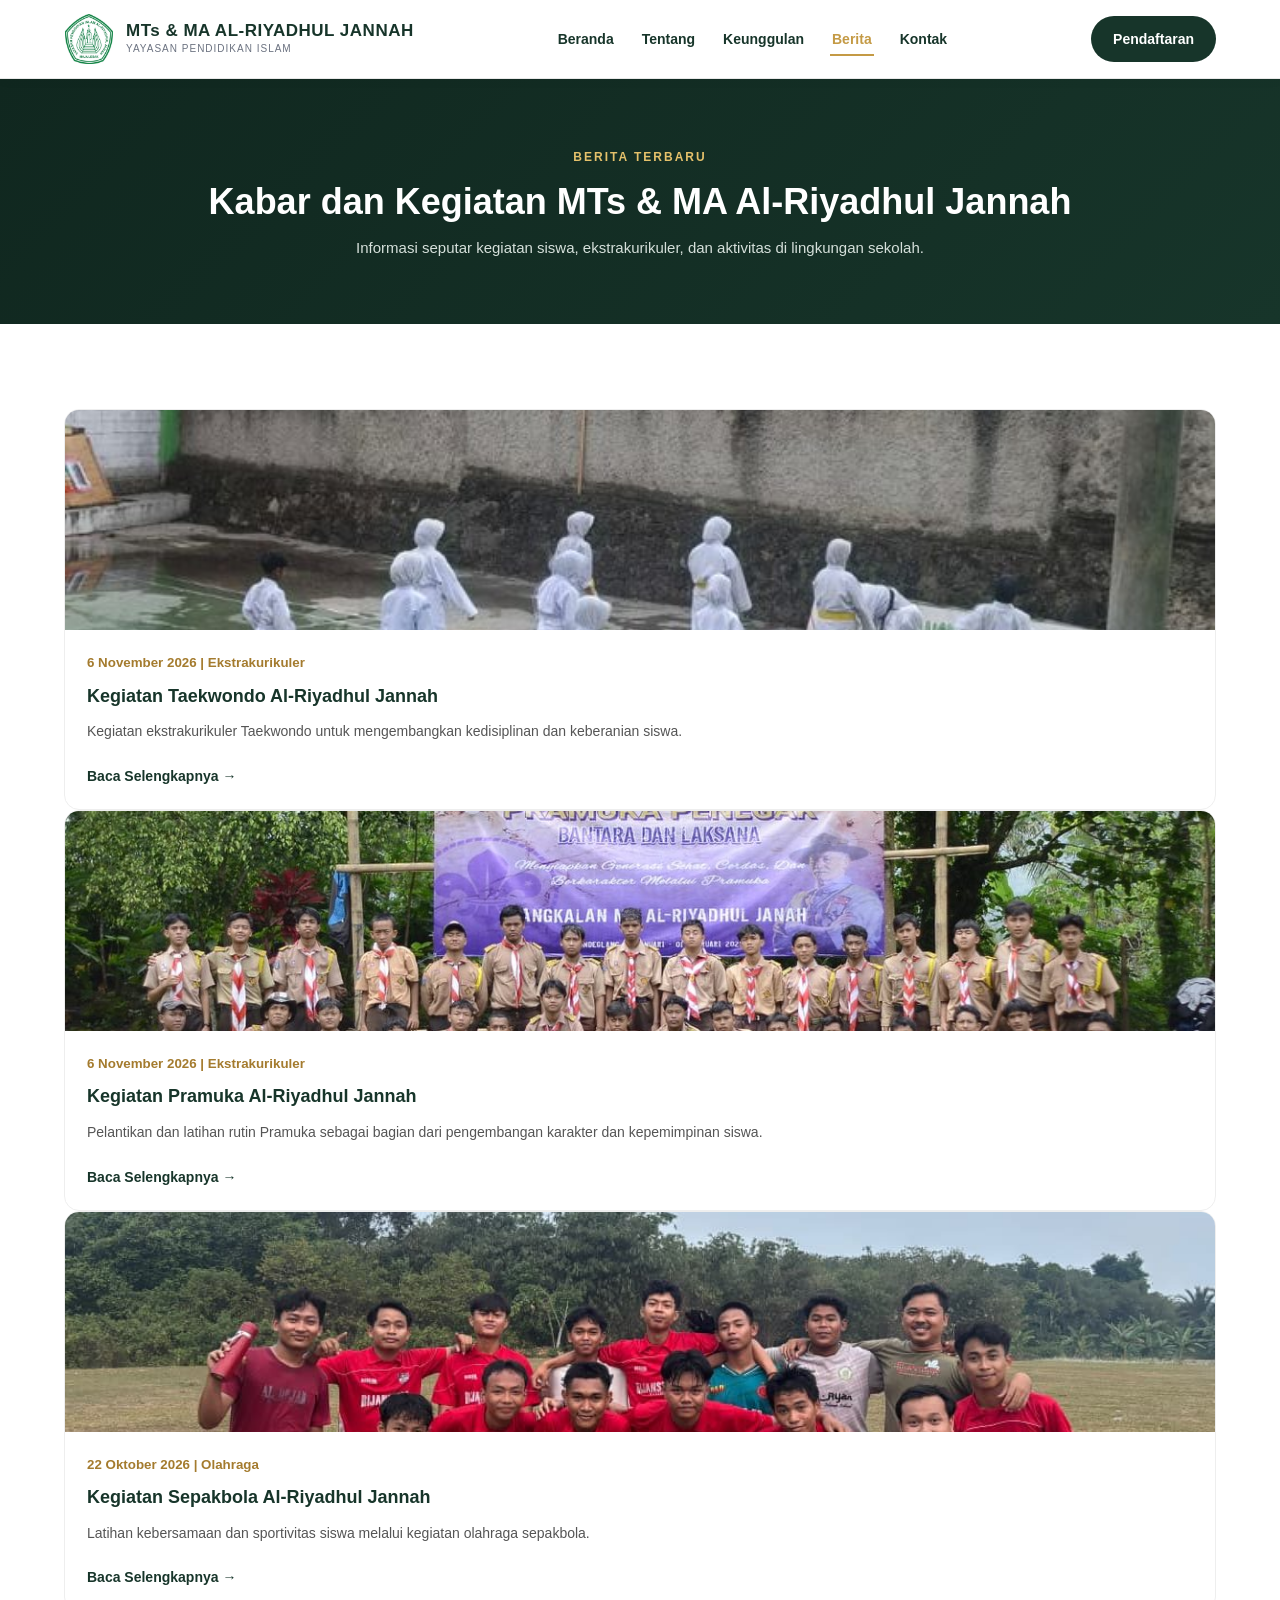
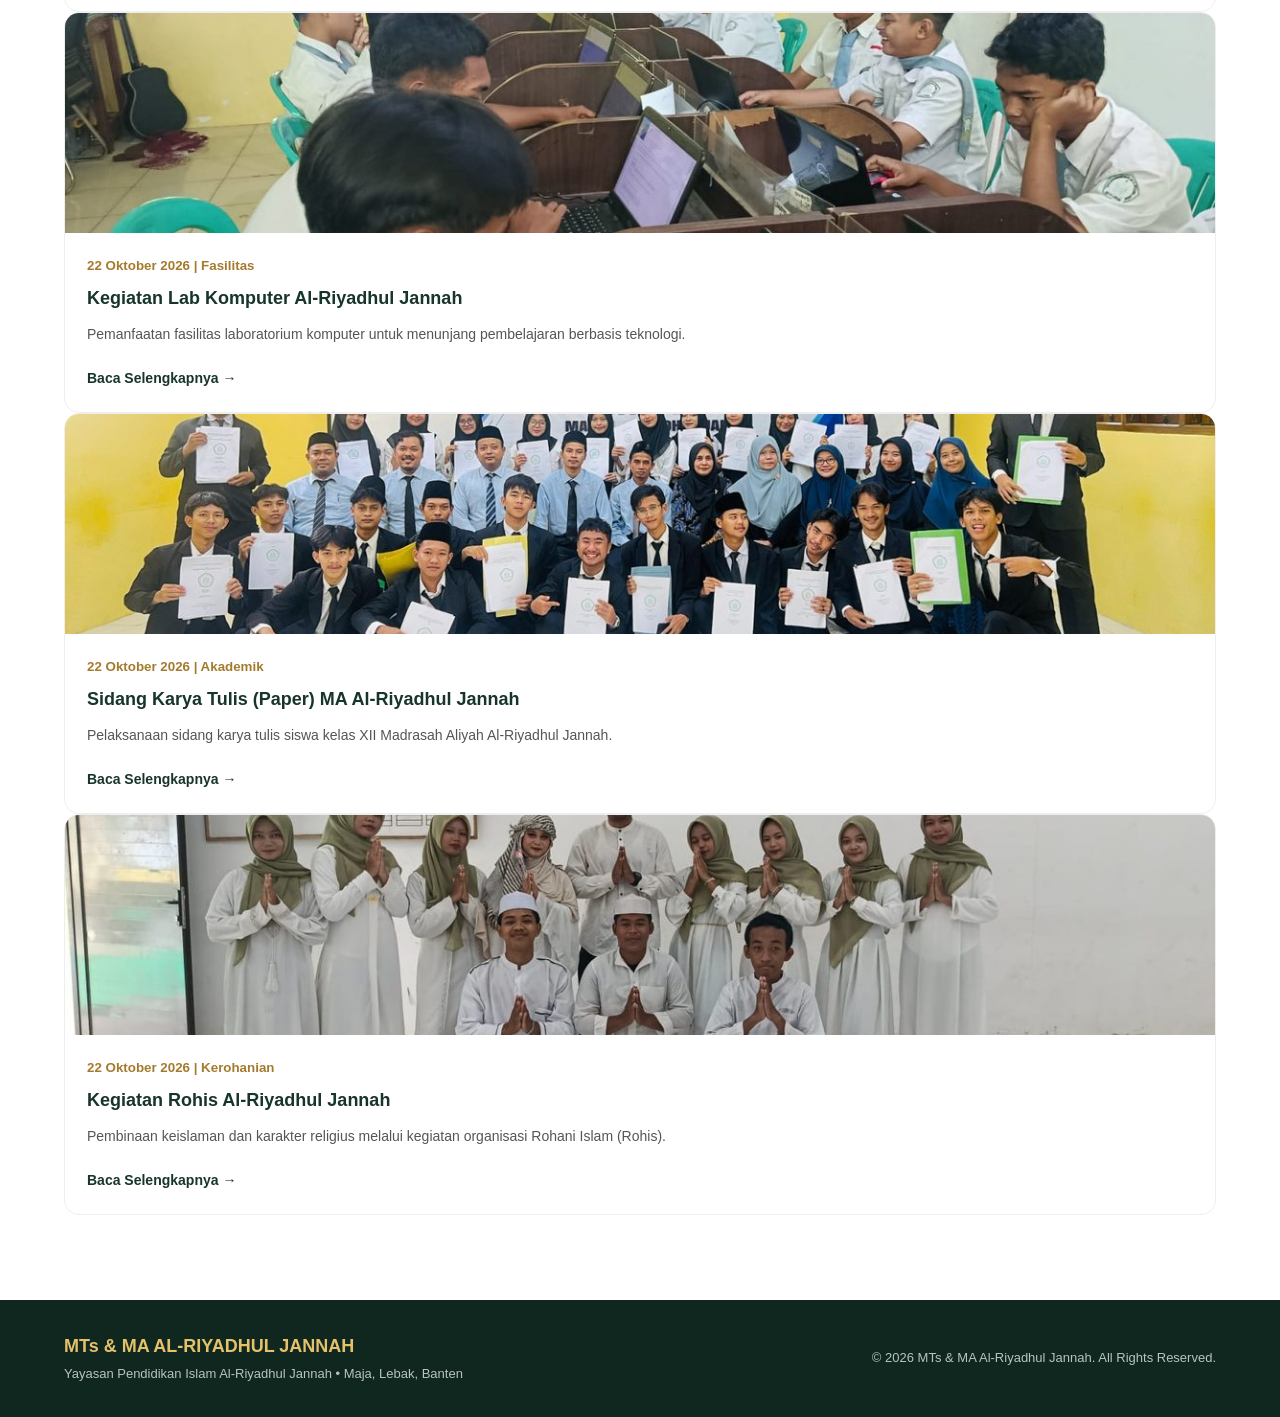
==== berita.html @ 2610b928 "Commit pertama: Struktur awal website profil dan pendaftaran MTs" ====
<!DOCTYPE html>
<html lang="id">
<head>
    <meta charset="UTF-8">
    <meta name="viewport" content="width=device-width, initial-scale=1.0">
    <title>Berita &amp; Kegiatan | MTs &amp; MA Al-Riyadhul Jannah</title>
    <link rel="stylesheet" href="assets/css/style.css">
</head>
<body>

<header class="header">
    <div class="container navbar">
        <a href="index.html" class="logo">
            <img src="assets/img/logo.png" alt="Logo Yayasan Al-Riyadhul Jannah">
            <div>
                <h2>MTs &amp; MA AL-RIYADHUL JANNAH</h2>
                <span>YAYASAN PENDIDIKAN ISLAM</span>
            </div>
        </a>

        <nav id="navMenu" class="nav-links" aria-label="Navigasi Utama">
            <a href="index.html">Beranda</a>
            <a href="profil.html">Tentang</a>
            <a href="keunggulan.html">Keunggulan</a>
            <a href="berita.html" class="active">Berita</a>
            <a href="kontak.html">Kontak</a>
            <a href="pendaftaran.html" class="nav-mobile-cta">Pendaftaran</a>
        </nav>

        <div class="nav-actions">
            <a href="pendaftaran.html" class="btn-daftar">Pendaftaran</a>
            <button type="button" class="hamburger" id="hamburgerBtn" aria-label="Buka menu navigasi" aria-expanded="false" aria-controls="navMenu">
                <span></span>
                <span></span>
                <span></span>
            </button>
        </div>
    </div>
</header>

<section class="page-banner">
    <div class="container hero-animate">
        <span class="label">BERITA TERBARU</span>
        <h1>Kabar dan Kegiatan MTs &amp; MA Al-Riyadhul Jannah</h1>
        <p>Informasi seputar kegiatan siswa, ekstrakurikuler, dan aktivitas di lingkungan sekolah.</p>
    </div>
</section>

<section class="section">
    <div class="container">
        <div class="news-grid">
            <article class="news-card reveal">
                <img src="assets/img/ekskul-karate.jpg" alt="Kegiatan Taekwondo MTs dan MA Al-Riyadhul Jannah" loading="lazy">
                <div class="news-content">
                    <small>6 November 2026 | Ekstrakurikuler</small>
                    <h3>Kegiatan Taekwondo Al-Riyadhul Jannah</h3>
                    <p>Kegiatan ekstrakurikuler Taekwondo untuk mengembangkan kedisiplinan dan keberanian siswa.</p>
                    <a href="berita/berita-1.html" class="btn-detail">Baca Selengkapnya &rarr;</a>
                </div>
            </article>

            <article class="news-card reveal">
                <img src="assets/img/ekskul-pramuka.jpeg" alt="Kegiatan Pramuka Al-Riyadhul Jannah" loading="lazy">
                <div class="news-content">
                    <small>6 November 2026 | Ekstrakurikuler</small>
                    <h3>Kegiatan Pramuka Al-Riyadhul Jannah</h3>
                    <p>Pelantikan dan latihan rutin Pramuka sebagai bagian dari pengembangan karakter dan kepemimpinan siswa.</p>
                    <a href="berita/berita-2.html" class="btn-detail">Baca Selengkapnya &rarr;</a>
                </div>
            </article>

            <article class="news-card reveal">
                <img src="assets/img/ekskul-sepakbola.jpeg" alt="Kegiatan Sepakbola Al-Riyadhul Jannah" loading="lazy">
                <div class="news-content">
                    <small>22 Oktober 2026 | Olahraga</small>
                    <h3>Kegiatan Sepakbola Al-Riyadhul Jannah</h3>
                    <p>Latihan kebersamaan dan sportivitas siswa melalui kegiatan olahraga sepakbola.</p>
                    <a href="berita/berita-3.html" class="btn-detail">Baca Selengkapnya &rarr;</a>
                </div>
            </article>

            <article class="news-card reveal">
                <img src="assets/img/fasilitas-lab.jpeg" alt="Kegiatan Lab Komputer Al-Riyadhul Jannah" loading="lazy">
                <div class="news-content">
                    <small>22 Oktober 2026 | Fasilitas</small>
                    <h3>Kegiatan Lab Komputer Al-Riyadhul Jannah</h3>
                    <p>Pemanfaatan fasilitas laboratorium komputer untuk menunjang pembelajaran berbasis teknologi.</p>
                    <a href="berita/berita-4.html" class="btn-detail">Baca Selengkapnya &rarr;</a>
                </div>
            </article>

            <article class="news-card reveal">
                <img src="assets/img/kelulusan.jpeg" alt="Sidang Karya Tulis Siswa MA Al-Riyadhul Jannah" loading="lazy">
                <div class="news-content">
                    <small>22 Oktober 2026 | Akademik</small>
                    <h3>Sidang Karya Tulis (Paper) MA Al-Riyadhul Jannah</h3>
                    <p>Pelaksanaan sidang karya tulis siswa kelas XII Madrasah Aliyah Al-Riyadhul Jannah.</p>
                    <a href="berita/berita-5.html" class="btn-detail">Baca Selengkapnya &rarr;</a>
                </div>
            </article>

            <article class="news-card reveal">
                <img src="assets/img/ekskul-rohies.jpeg" alt="Kegiatan Rohis Al-Riyadhul Jannah" loading="lazy">
                <div class="news-content">
                    <small>22 Oktober 2026 | Kerohanian</small>
                    <h3>Kegiatan Rohis Al-Riyadhul Jannah</h3>
                    <p>Pembinaan keislaman dan karakter religius melalui kegiatan organisasi Rohani Islam (Rohis).</p>
                    <a href="berita/berita-6.html" class="btn-detail">Baca Selengkapnya &rarr;</a>
                </div>
            </article>
        </div>
    </div>
</section>

<footer>
    <div class="container footer-content">
        <div>
            <h3>MTs &amp; MA AL-RIYADHUL JANNAH</h3>
            <p>Yayasan Pendidikan Islam Al-Riyadhul Jannah &bull; Maja, Lebak, Banten</p>
        </div>
        <div>
            <p>&copy; 2026 MTs &amp; MA Al-Riyadhul Jannah. All Rights Reserved.</p>
        </div>
    </div>
</footer>
<script src="assets/js/main.js"></script>

</body>
</html>
---- assets/css/style.css ----
/* =========================
   RESET & BASE
========================= */
* {
    margin: 0;
    padding: 0;
    box-sizing: border-box;
}

html {
    scroll-behavior: smooth;
}

body {
    font-family: "Segoe UI", Arial, Helvetica, sans-serif;
    color: #17352a;
    background: #ffffff;
    line-height: 1.6;
    overflow-x: hidden;
}

a {
    text-decoration: none;
    color: inherit;
}

img {
    max-width: 100%;
    display: block;
}

.container {
    width: 90%;
    max-width: 1200px;
    margin: auto;
}

/* =========================
   ANIMATIONS
========================= */
@keyframes fadeSlideUp {
    from {
        opacity: 0;
        transform: translateY(24px);
    }
    to {
        opacity: 1;
        transform: translateY(0);
    }
}

.hero-animate {
    animation: fadeSlideUp 0.8s ease-out both;
}

.reveal {
    opacity: 0;
    transform: translateY(22px);
    transition: opacity 0.6s ease, transform 0.6s ease;
}

.reveal.visible {
    opacity: 1;
    transform: translateY(0);
}

@media (prefers-reduced-motion: reduce) {
    .hero-animate,
    .reveal {
        animation: none !important;
        opacity: 1 !important;
        transform: none !important;
        transition: none !important;
    }
}

/* =========================
   HEADER & NAVIGATION
========================= */
.header {
    position: sticky;
    top: 0;
    z-index: 1000;
    background: rgba(255, 255, 255, 0.98);
    backdrop-filter: blur(8px);
    border-bottom: 1px solid #e8e8e8;
    box-shadow: 0 2px 10px rgba(0, 0, 0, 0.04);
}

.navbar {
    min-height: 78px;
    display: flex;
    align-items: center;
    justify-content: space-between;
    gap: 20px;
    position: relative;
}

.logo {
    display: flex;
    align-items: center;
    gap: 12px;
    flex-shrink: 0;
}

.logo img {
    width: 50px;
    height: 50px;
    object-fit: contain;
}

.logo h2 {
    font-size: 17px;
    letter-spacing: 0.5px;
    color: #17352a;
    line-height: 1.2;
}

.logo span {
    display: block;
    font-size: 10px;
    color: #6b7280;
    letter-spacing: 1px;
    text-transform: uppercase;
}

.nav-links {
    display: flex;
    align-items: center;
    gap: 24px;
}

.nav-links a {
    font-size: 14px;
    font-weight: 700;
    color: #17352a;
    padding: 6px 2px;
    position: relative;
    transition: color 0.3s ease;
}

.nav-links a::after {
    content: "";
    position: absolute;
    left: 0;
    bottom: 0;
    width: 0;
    height: 2px;
    background: #c49a45;
    transition: width 0.3s ease;
}

.nav-links a:hover,
.nav-links a.active {
    color: #c49a45;
}

.nav-links a:hover::after,
.nav-links a.active::after {
    width: 100%;
}

.nav-actions {
    display: flex;
    align-items: center;
    gap: 12px;
}

/* Mobile CTA hidden on desktop inside nav */
.nav-mobile-cta {
    display: none;
}

/* BUTTONS */
.btn-daftar,
.btn-primary {
    display: inline-block;
    padding: 12px 22px;
    border-radius: 30px;
    background: #17352a;
    color: #ffffff;
    font-size: 14px;
    font-weight: 700;
    border: none;
    cursor: pointer;
    transition: background-color 0.3s ease, transform 0.25s ease, box-shadow 0.3s ease;
}

.btn-daftar:hover,
.btn-primary:hover {
    background: #c49a45;
    color: #ffffff;
    transform: translateY(-2px);
    box-shadow: 0 6px 16px rgba(196, 154, 69, 0.28);
}

.btn-secondary {
    display: inline-block;
    padding: 12px 22px;
    border: 1.5px solid #ffffff;
    border-radius: 30px;
    color: #ffffff;
    font-size: 14px;
    font-weight: 700;
    transition: background-color 0.3s ease, color 0.3s ease, transform 0.25s ease;
}

.btn-secondary:hover {
    background: #ffffff;
    color: #17352a;
    transform: translateY(-2px);
}

.btn-detail {
    display: inline-block;
    margin-top: 8px;
    color: #17352a;
    font-weight: 700;
    font-size: 14px;
    transition: color 0.3s ease, transform 0.3s ease;
}

.btn-detail:hover {
    color: #c49a45;
    transform: translateX(4px);
}

/* HAMBURGER BUTTON */
.hamburger {
    display: none;
    flex-direction: column;
    justify-content: center;
    align-items: center;
    gap: 5px;
    width: 42px;
    height: 42px;
    background: #f4f6f3;
    border: 1px solid #dce3dc;
    border-radius: 8px;
    cursor: pointer;
    padding: 8px;
    transition: background-color 0.25s ease;
}

.hamburger:hover {
    background: #e6ece6;
}

.hamburger span {
    display: block;
    width: 22px;
    height: 2.5px;
    background: #17352a;
    border-radius: 2px;
    transition: transform 0.3s ease, opacity 0.3s ease;
}

.hamburger.is-open span:nth-child(1) {
    transform: translateY(7.5px) rotate(45deg);
}

.hamburger.is-open span:nth-child(2) {
    opacity: 0;
}

.hamburger.is-open span:nth-child(3) {
    transform: translateY(-7.5px) rotate(-45deg);
}

/* =========================
   HERO
========================= */
.hero {
    position: relative;
    min-height: 540px;
    overflow: hidden;
    display: flex;
    align-items: center;
    background: #10271f;
}

.hero-image {
    position: absolute;
    inset: 0;
    width: 100%;
    height: 100%;
    z-index: 0;
}

.hero-image img {
    width: 100%;
    height: 100%;
    object-fit: cover;
    object-position: center;
}

.hero-image::after {
    content: "";
    position: absolute;
    inset: 0;
    background: linear-gradient(
        135deg,
        rgba(16, 39, 31, 0.82) 0%,
        rgba(23, 53, 42, 0.68) 60%,
        rgba(16, 39, 31, 0.55) 100%
    );
    z-index: 1;
}

.hero-content {
    position: relative;
    z-index: 2;
    padding: 70px 0;
    max-width: 760px;
}

.hero .label,
.page-banner .label {
    display: inline-block;
    font-size: 12px;
    font-weight: 700;
    letter-spacing: 2px;
    color: #e5c16b;
    text-transform: uppercase;
    margin-bottom: 12px;
}

.hero h1 {
    color: #ffffff;
    font-size: 46px;
    line-height: 1.2;
    margin-bottom: 18px;
}

.hero p {
    color: #f0f4f1;
    font-size: 16px;
    max-width: 600px;
    margin-bottom: 28px;
}

.hero-button {
    display: flex;
    flex-wrap: wrap;
    gap: 14px;
}

/* =========================
   PAGE BANNER (INTERNAL PAGES)
========================= */
.page-banner {
    background: linear-gradient(135deg, #10271f 0%, #17352a 100%);
    color: #ffffff;
    padding: 64px 0;
    text-align: center;
}

.page-banner h1 {
    font-size: 36px;
    line-height: 1.25;
    margin-bottom: 12px;
}

.page-banner p {
    color: #d6e0db;
    max-width: 680px;
    margin: 0 auto;
    font-size: 15px;
}

/* =========================
   STATS
========================= */
.stats {
    background: #17352a;
    color: #ffffff;
}

.stats-grid {
    display: grid;
    grid-template-columns: repeat(4, 1fr);
}

.stat {
    text-align: center;
    padding: 28px 16px;
    border-right: 1px solid rgba(255, 255, 255, 0.12);
}

.stat:last-child {
    border-right: none;
}

.stat h2 {
    color: #e5c16b;
    font-size: 26px;
    margin-bottom: 4px;
}

.stat p {
    font-size: 14px;
    color: #e6ece9;
}

/* =========================
   SECTION COMMON
========================= */
.section {
    padding: 85px 0;
}

.section-title {
    max-width: 680px;
    margin-bottom: 45px;
}

.section-title span {
    color: #c49a45;
    font-size: 13px;
    font-weight: 700;
    letter-spacing: 2px;
    text-transform: uppercase;
}

.section-title h2 {
    font-size: 36px;
    line-height: 1.25;
    margin: 10px 0 14px;
    color: #17352a;
}

.section-title p {
    color: #555;
}

.center {
    text-align: center;
    margin-left: auto;
    margin-right: auto;
}

/* =========================
   ABOUT (MTs & MA)
========================= */
.about-grid {
    display: grid;
    grid-template-columns: repeat(2, 1fr);
    gap: 25px;
}

.about-card {
    padding: 36px;
    background: #f5f7f4;
    border-radius: 15px;
    border: 1px solid #e6ebe4;
    transition: transform 0.3s ease, box-shadow 0.3s ease;
}

.about-card:hover {
    transform: translateY(-6px);
    box-shadow: 0 15px 35px rgba(0, 0, 0, 0.08);
}

.about-icon {
    width: 52px;
    height: 52px;
    display: flex;
    align-items: center;
    justify-content: center;
    border-radius: 50%;
    background: #17352a;
    color: #e5c16b;
    font-weight: 700;
    margin-bottom: 18px;
}

.about-card h3 {
    font-size: 23px;
    margin-bottom: 12px;
}

.about-card p {
    color: #555;
    margin-bottom: 16px;
}

.about-card .meta-list {
    list-style: none;
    margin-bottom: 18px;
    font-size: 13px;
    color: #3f5248;
}

.about-card .meta-list li {
    margin-bottom: 5px;
}

.about-card a {
    color: #a47b2e;
    font-weight: 700;
}

/* =========================
   ADVANTAGES
========================= */
.advantages {
    padding: 85px 0;
    background: #f4f6f3;
}

.advantage-grid {
    display: grid;
    grid-template-columns: repeat(4, 1fr);
    gap: 20px;
}

.advantage-card {
    background: #ffffff;
    padding: 28px;
    border-radius: 15px;
    border: 1px solid #eaeaea;
    transition: transform 0.3s ease, box-shadow 0.3s ease;
}

.advantage-card:hover {
    transform: translateY(-6px);
    box-shadow: 0 12px 26px rgba(0, 0, 0, 0.06);
}

.number {
    color: #c49a45;
    font-size: 24px;
    font-weight: 700;
    margin-bottom: 14px;
}

.advantage-card h3 {
    margin-bottom: 10px;
    font-size: 19px;
}

.advantage-card p {
    color: #555;
    font-size: 14px;
}

/* =========================
   VALUES
========================= */
.values {
    padding: 85px 0;
    background: #17352a;
    color: #ffffff;
}

.values .section-title h2 {
    color: #ffffff;
}

.values .section-title p {
    color: #d2d2d2;
}

/* Desktop: 5 kolom x 2 baris = 10 item */
.value-grid {
    display: grid;
    grid-template-columns: repeat(5, 1fr);
    gap: 20px;
}

.value {
    padding: 22px 18px;
    border: 1px solid rgba(255, 255, 255, 0.16);
    border-radius: 15px;
    transition: background-color 0.3s ease, transform 0.3s ease;
}

.value:hover {
    background: rgba(255, 255, 255, 0.07);
    transform: translateY(-4px);
}

.value strong {
    display: block;
    font-size: 34px;
    color: #e5c16b;
    margin-bottom: 8px;
    line-height: 1.1;
}

.value h3 {
    font-size: 16px;
    margin-bottom: 8px;
}

.value p {
    color: #d0d0d0;
    font-size: 13px;
}

/* =========================
   NEWS & GALLERY
========================= */
.advantage-grid {
    grid-template-columns: repeat(2, 1fr);
}

.value-grid {
    grid-template-columns: repeat(2, 1fr);
}

.news-grid {
    grid-template-columns: repeat(2, 1fr);
}

.news-card {
    overflow: hidden;
    border-radius: 15px;
    background: #ffffff;
    border: 1px solid #eeeeee;
    display: flex;
    flex-direction: column;
    transition: transform 0.3s ease, box-shadow 0.3s ease;
}

.news-card:hover {
    transform: translateY(-6px);
    box-shadow: 0 15px 30px rgba(0, 0, 0, 0.08);
}

.news-card img {
    width: 100%;
    height: 220px;
    object-fit: cover;
}

.news-content {
    padding: 22px;
    display: flex;
    flex-direction: column;
    flex: 1;
}

.news-content small {
    color: #a47b2e;
    font-weight: 600;
}

.news-content h3 {
    margin: 8px 0 10px;
    font-size: 18px;
}

.news-content p {
    color: #555;
    font-size: 14px;
    margin-bottom: 14px;
    flex: 1;
}

/* DETAIL BERITA */
.detail-berita {
    max-width: 820px;
    margin: 0 auto;
    background: #ffffff;
    padding: 36px;
    border-radius: 16px;
    border: 1px solid #e8ece8;
    box-shadow: 0 8px 25px rgba(0, 0, 0, 0.05);
}

.detail-berita small {
    color: #a47b2e;
    font-weight: 700;
    display: block;
    margin-bottom: 10px;
}

.detail-berita h1 {
    font-size: 30px;
    line-height: 1.3;
    margin-bottom: 22px;
    color: #17352a;
}

.detail-berita img {
    width: 100%;
    max-height: 440px;
    object-fit: cover;
    border-radius: 12px;
    margin-bottom: 24px;
}

.detail-berita p {
    margin-bottom: 16px;
    color: #333;
    font-size: 16px;
    line-height: 1.75;
}

/* =========================
   PENDAFTARAN OFFLINE PAGE
========================= */
.pendaftaran-wrapper {
    max-width: 820px;
    margin: 0 auto;
}

.pendaftaran-card {
    background: #ffffff;
    border-radius: 16px;
    padding: 36px;
    border: 1px solid #e4ebe5;
    box-shadow: 0 10px 30px rgba(23, 53, 42, 0.08);
}

.pendaftaran-card h2 {
    font-size: 24px;
    margin-bottom: 12px;
    color: #17352a;
}

.steps-box {
    background: #f4f7f5;
    border-left: 5px solid #17352a;
    padding: 24px;
    border-radius: 8px;
    margin: 24px 0;
}

.steps-box h3 {
    margin-bottom: 12px;
    color: #17352a;
}

.steps-box ol {
    padding-left: 20px;
}

.steps-box li {
    margin-bottom: 10px;
    color: #374151;
}

.download-box {
    text-align: center;
    background: #f9faf8;
    border: 1.5px dashed #c49a45;
    border-radius: 12px;
    padding: 32px 20px;
    margin: 28px 0 20px;
}

.download-box p {
    margin-bottom: 18px;
    color: #374151;
}

.btn-download {
    display: inline-block;
    background: #17352a;
    color: #ffffff;
    padding: 15px 30px;
    border-radius: 30px;
    font-size: 16px;
    font-weight: 700;
    transition: background-color 0.3s ease, transform 0.25s ease, box-shadow 0.3s ease;
}

.btn-download:hover {
    background: #c49a45;
    transform: translateY(-2px);
    box-shadow: 0 8px 20px rgba(196, 154, 69, 0.3);
}

.pendaftaran-note {
    font-size: 13.5px;
    color: #5b6660;
    background: #fffbeb;
    border: 1px solid #fde68a;
    padding: 14px 18px;
    border-radius: 8px;
    margin-top: 16px;
}

/* =========================
   REGISTRATION CTA SECTION
========================= */
.registration {
    padding: 90px 0;
    background:
        linear-gradient(
            rgba(16, 39, 31, 0.90),
            rgba(23, 53, 42, 0.92)
        ),
        url("../img/pintudepan.jpg");
    background-size: cover;
    background-position: center;
    text-align: center;
    color: #ffffff;
}

.registration-content {
    max-width: 750px;
}

.registration span {
    color: #e5c16b;
    font-weight: 700;
    letter-spacing: 2px;
    font-size: 13px;
}

.registration h2 {
    font-size: 38px;
    line-height: 1.25;
    margin: 14px 0;
}

.registration p {
    color: #e2e8e5;
    margin-bottom: 26px;
}

/* =========================
   CONTACT
========================= */
.contact {
    padding: 80px 0;
    background: #f4f6f3;
}

.contact-grid {
    display: grid;
    grid-template-columns: 1fr 1fr;
    gap: 40px;
    align-items: start;
}

.contact h2 {
    font-size: 32px;
    margin-bottom: 14px;
}

.contact p {
    color: #555;
}

.contact-info {
    background: #ffffff;
    padding: 30px;
    border-radius: 14px;
    border: 1px solid #e5eae5;
}

.contact-info p {
    margin-bottom: 18px;
}

.contact-info p:last-child {
    margin-bottom: 0;
}

.contact-info strong {
    color: #17352a;
}

.maps-link {
    display: inline-block;
    margin-top: 10px;
    color: #17352a;
    font-weight: 700;
    border-bottom: 2px solid #c49a45;
    padding-bottom: 2px;
    transition: color 0.3s ease;
}

.maps-link:hover {
    color: #c49a45;
}

/* =========================
   FOOTER
========================= */
footer {
    background: #10271f;
    color: #ffffff;
    padding: 32px 0;
}

.footer-content {
    display: flex;
    justify-content: space-between;
    align-items: center;
    gap: 16px;
}

.footer-content h3 {
    color: #e5c16b;
    font-size: 18px;
    margin-bottom: 4px;
}

.footer-content p {
    color: #b8c4be;
    font-size: 13px;
}

/* =========================
   RESPONSIVE (TABLET & MOBILE)
========================= */
@media (max-width: 900px) {
    .hamburger {
        display: flex;
    }

    .nav-actions .btn-daftar {
        display: none;
    }

    .nav-links {
        display: none;
        position: absolute;
        top: 78px;
        left: -5.5%;
        right: -5.5%;
        background: #ffffff;
        flex-direction: column;
        align-items: stretch;
        gap: 0;
        padding: 12px 24px 20px;
        border-bottom: 2px solid #e5e8e5;
        box-shadow: 0 12px 24px rgba(0, 0, 0, 0.08);
        z-index: 999;
    }

    .nav-links.open {
        display: flex;
        animation: fadeSlideUp 0.25s ease-out;
    }

    .nav-links a {
        padding: 12px 4px;
        border-bottom: 1px solid #f0f2f0;
        font-size: 15px;
    }

    .nav-links a::after {
        display: none;
    }

    .nav-mobile-cta {
        display: block;
        margin-top: 14px;
        text-align: center;
        background: #17352a !important;
        color: #ffffff !important;
        border-radius: 30px;
        padding: 12px 20px !important;
        border-bottom: none !important;
    }

    .hero h1 {
        font-size: 36px;
    }

    .advantage-grid,
    .value-grid {
        grid-template-columns: repeat(2, 1fr);
    }

    .news-grid {
        grid-template-columns: repeat(2, 1fr);
    }
}

@media (max-width: 600px) {
    .navbar {
        min-height: 70px;
    }

    .nav-links {
        top: 70px;
    }

    .logo img {
        width: 42px;
        height: 42px;
    }

    .logo h2 {
        font-size: 14px;
    }

    .logo span {
        font-size: 9px;
    }

    .hero {
        min-height: 460px;
    }

    .hero-content {
        padding: 50px 0;
    }

    .hero h1 {
        font-size: 28px;
    }

    .hero p {
        font-size: 14.5px;
    }

    .hero-button {
        flex-direction: column;
        align-items: stretch;
    }

    .hero-button a {
        text-align: center;
    }

    .page-banner {
        padding: 46px 0;
    }

    .page-banner h1 {
        font-size: 26px;
    }

    .stats-grid {
        grid-template-columns: repeat(2, 1fr);
    }

    .stat {
        border-bottom: 1px solid rgba(255, 255, 255, 0.12);
    }

    .section,
    .advantages,
    .values,
    .registration {
        padding: 60px 0;
    }

    .about-grid,
    .advantage-grid,
    .value-grid,
    .news-grid,
    .contact-grid {
        grid-template-columns: 1fr;
    }

    .section-title h2,
    .registration h2 {
        font-size: 26px;
    }

    .detail-berita,
    .pendaftaran-card {
        padding: 22px;
    }

    .detail-berita h1 {
        font-size: 22px;
    }

    .footer-content {
        flex-direction: column;
        text-align: center;
    }
}
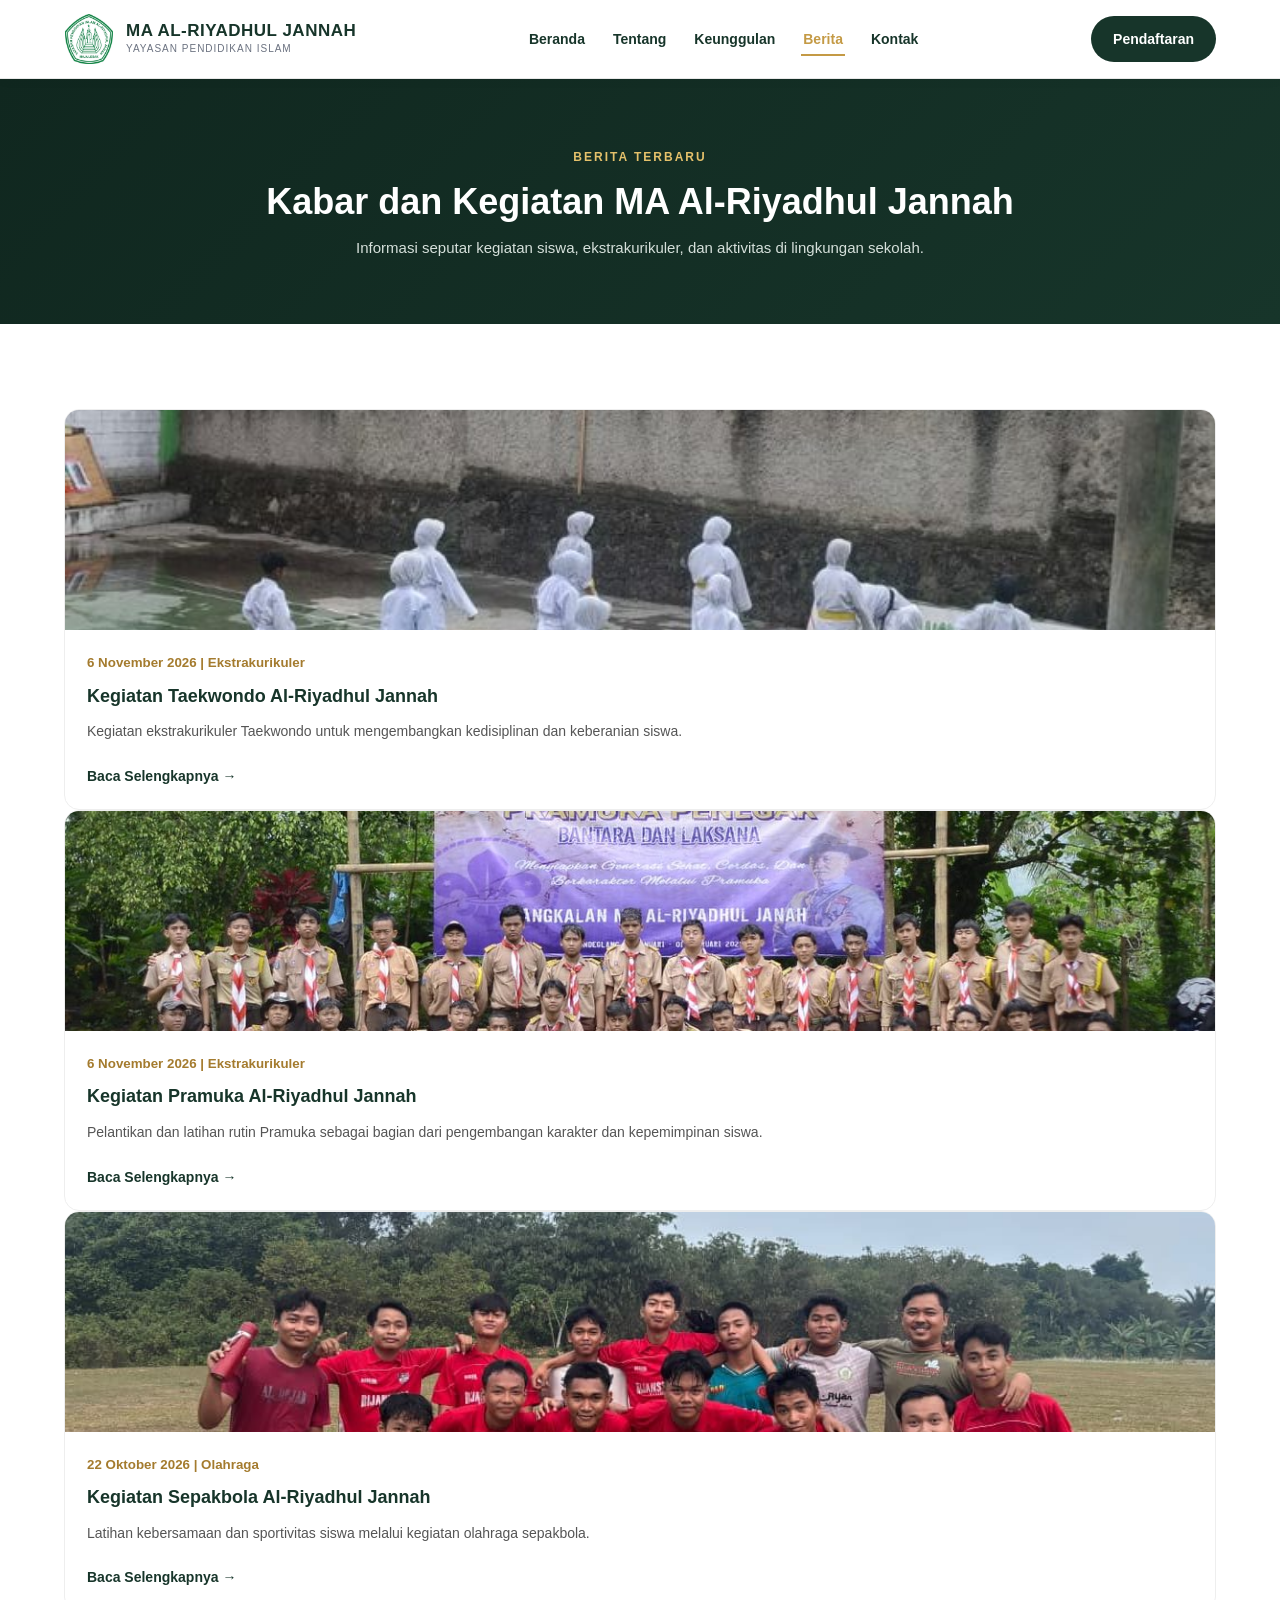
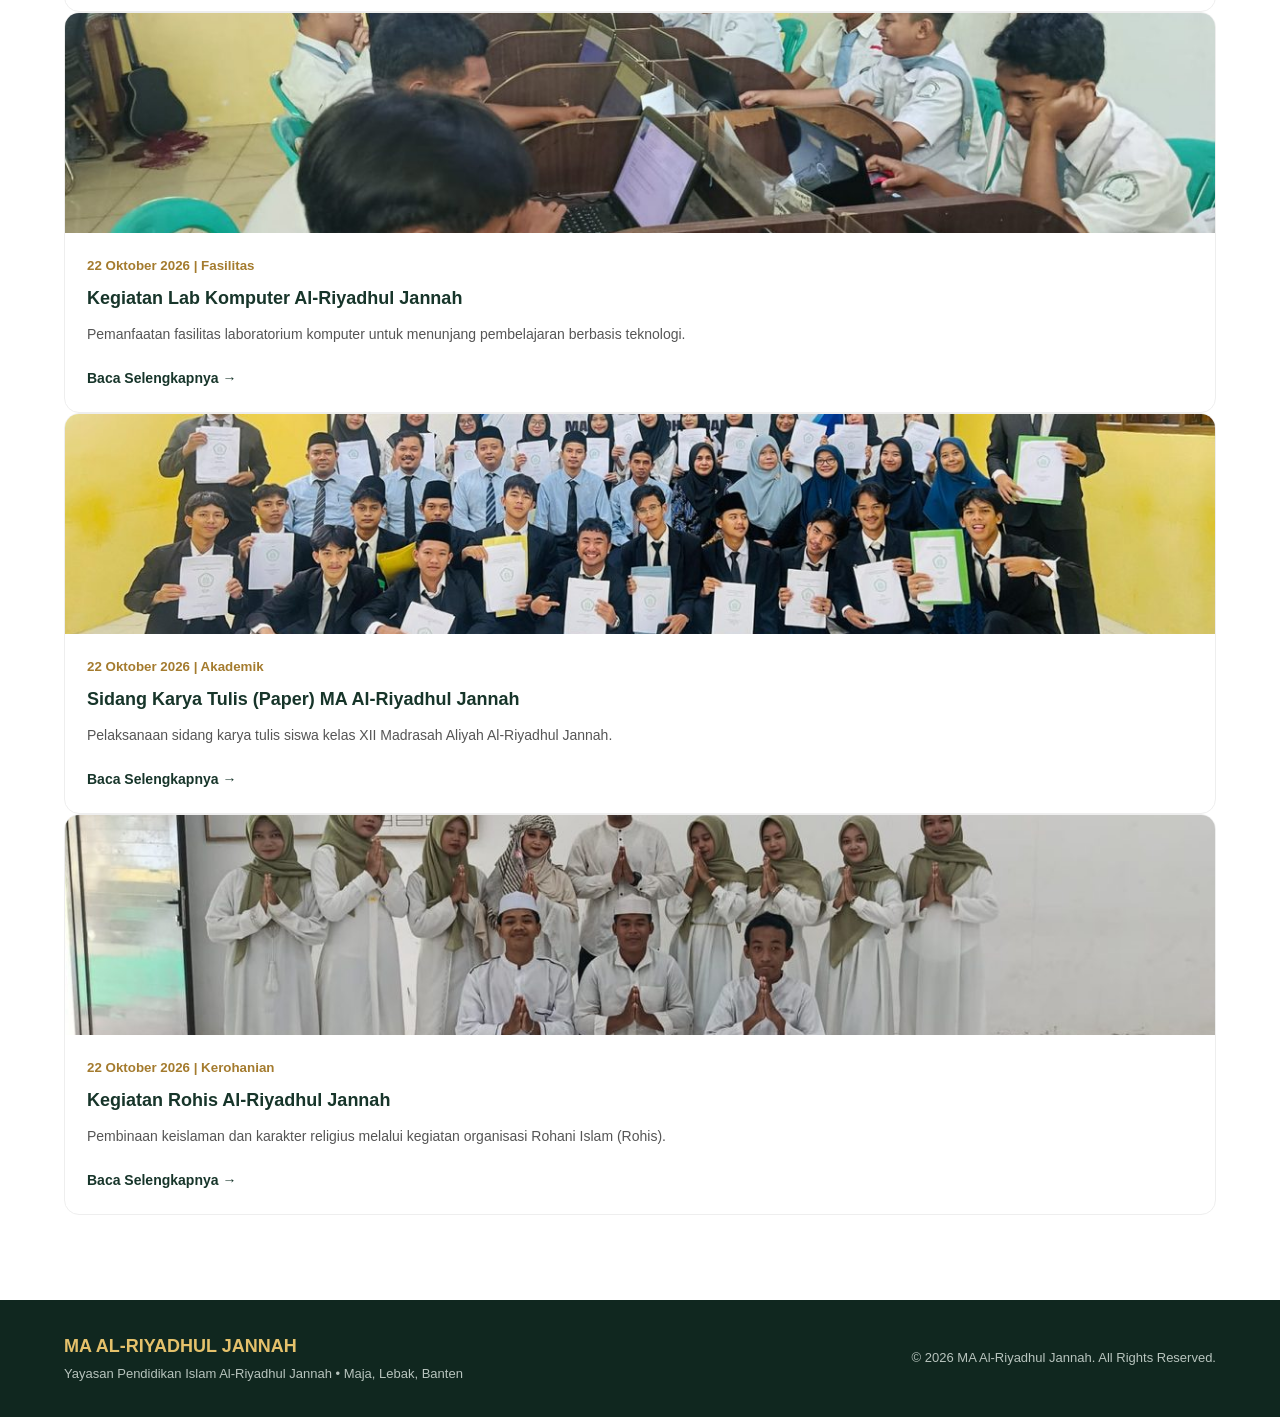
==== commit 90c8cd08: "perbaikan mts di senua file" ====
--- a/berita.html
+++ b/berita.html
@@ -3,7 +3,7 @@
 <head>
     <meta charset="UTF-8">
     <meta name="viewport" content="width=device-width, initial-scale=1.0">
-    <title>Berita &amp; Kegiatan | MTs &amp; MA Al-Riyadhul Jannah</title>
+    <title>Berita &amp; Kegiatan | MA Al-Riyadhul Jannah</title>
     <link rel="stylesheet" href="assets/css/style.css">
 </head>
 <body>
@@ -13,7 +13,7 @@
         <a href="index.html" class="logo">
             <img src="assets/img/logo.png" alt="Logo Yayasan Al-Riyadhul Jannah">
             <div>
-                <h2>MTs &amp; MA AL-RIYADHUL JANNAH</h2>
+                <h2>MA AL-RIYADHUL JANNAH</h2>
                 <span>YAYASAN PENDIDIKAN ISLAM</span>
             </div>
         </a>
@@ -41,7 +41,7 @@
 <section class="page-banner">
     <div class="container hero-animate">
         <span class="label">BERITA TERBARU</span>
-        <h1>Kabar dan Kegiatan MTs &amp; MA Al-Riyadhul Jannah</h1>
+        <h1>Kabar dan Kegiatan MA Al-Riyadhul Jannah</h1>
         <p>Informasi seputar kegiatan siswa, ekstrakurikuler, dan aktivitas di lingkungan sekolah.</p>
     </div>
 </section>
@@ -50,7 +50,7 @@
     <div class="container">
         <div class="news-grid">
             <article class="news-card reveal">
-                <img src="assets/img/ekskul-karate.jpg" alt="Kegiatan Taekwondo MTs dan MA Al-Riyadhul Jannah" loading="lazy">
+                <img src="assets/img/ekskul-karate.jpg" alt="Kegiatan Taekwondo MA Al-Riyadhul Jannah" loading="lazy">
                 <div class="news-content">
                     <small>6 November 2026 | Ekstrakurikuler</small>
                     <h3>Kegiatan Taekwondo Al-Riyadhul Jannah</h3>
@@ -115,11 +115,11 @@
 <footer>
     <div class="container footer-content">
         <div>
-            <h3>MTs &amp; MA AL-RIYADHUL JANNAH</h3>
+            <h3>MA AL-RIYADHUL JANNAH</h3>
             <p>Yayasan Pendidikan Islam Al-Riyadhul Jannah &bull; Maja, Lebak, Banten</p>
         </div>
         <div>
-            <p>&copy; 2026 MTs &amp; MA Al-Riyadhul Jannah. All Rights Reserved.</p>
+            <p>&copy; 2026 MA Al-Riyadhul Jannah. All Rights Reserved.</p>
         </div>
     </div>
 </footer>
